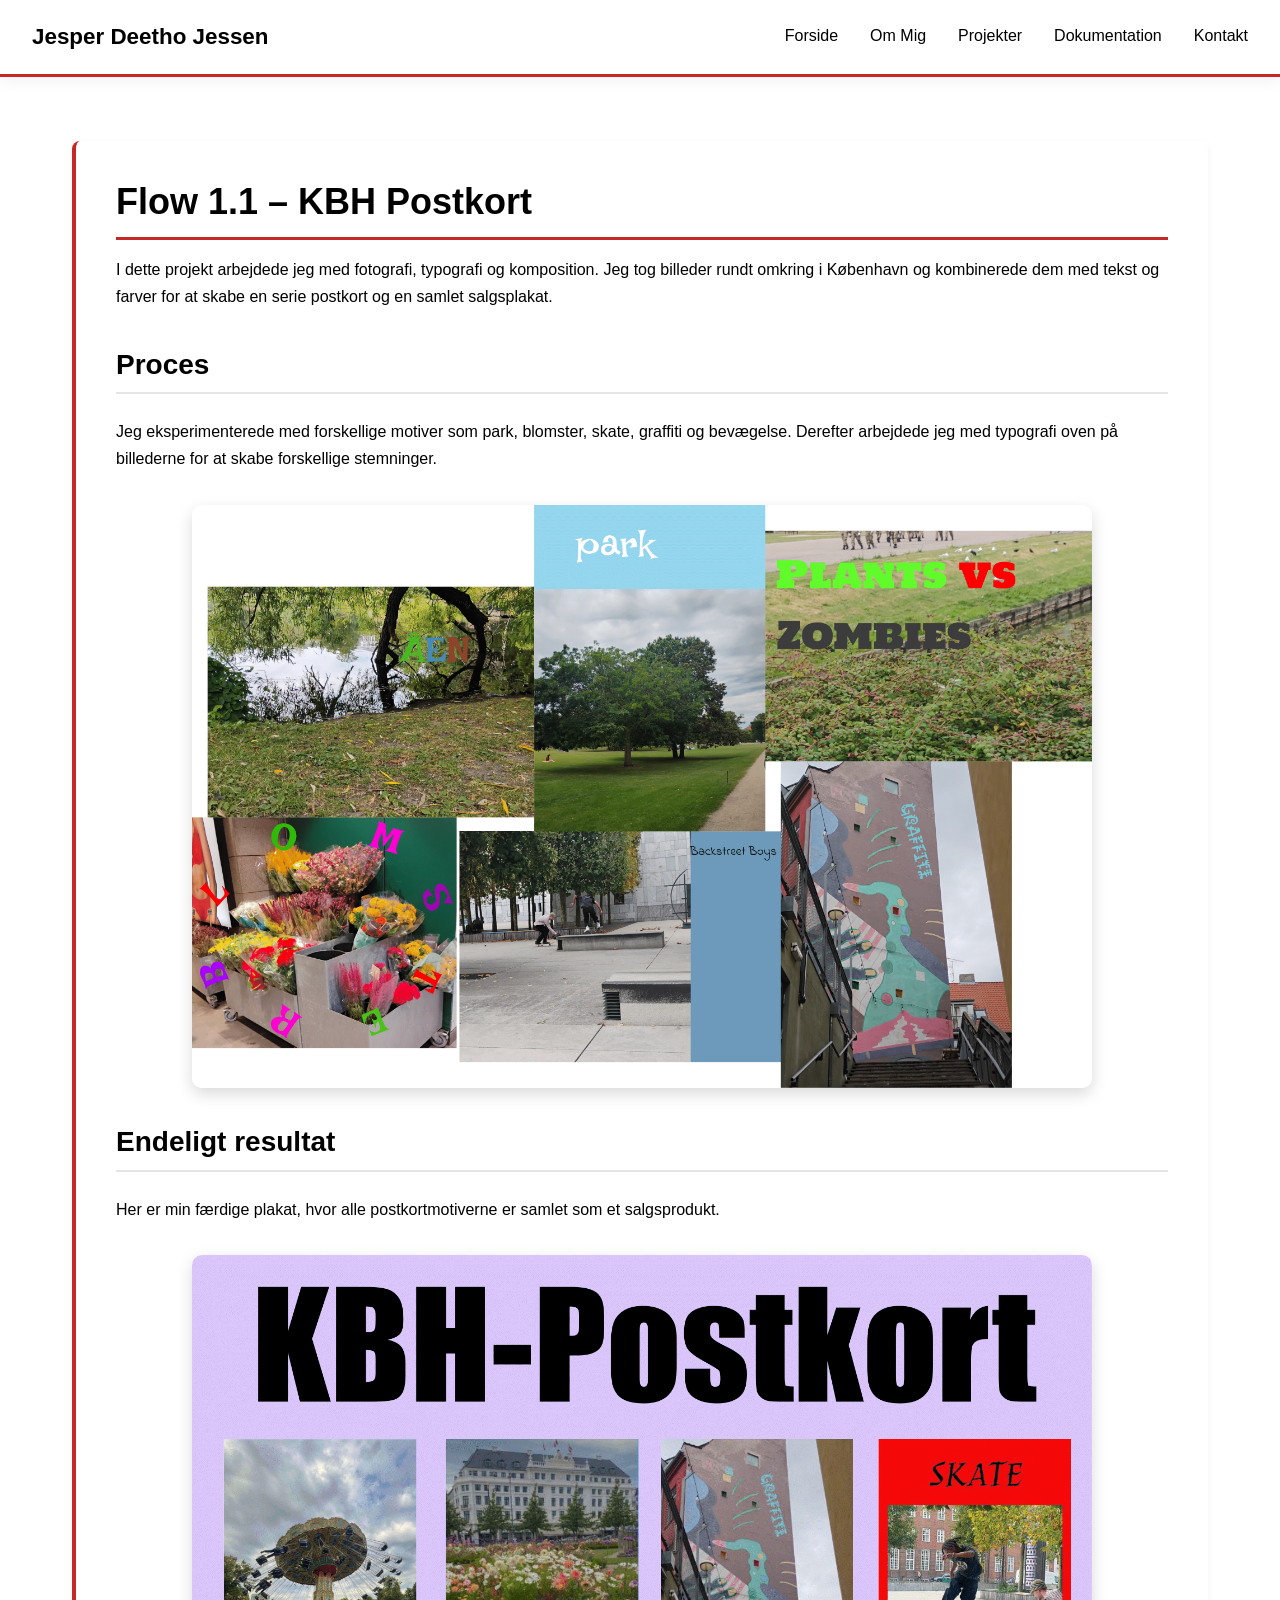
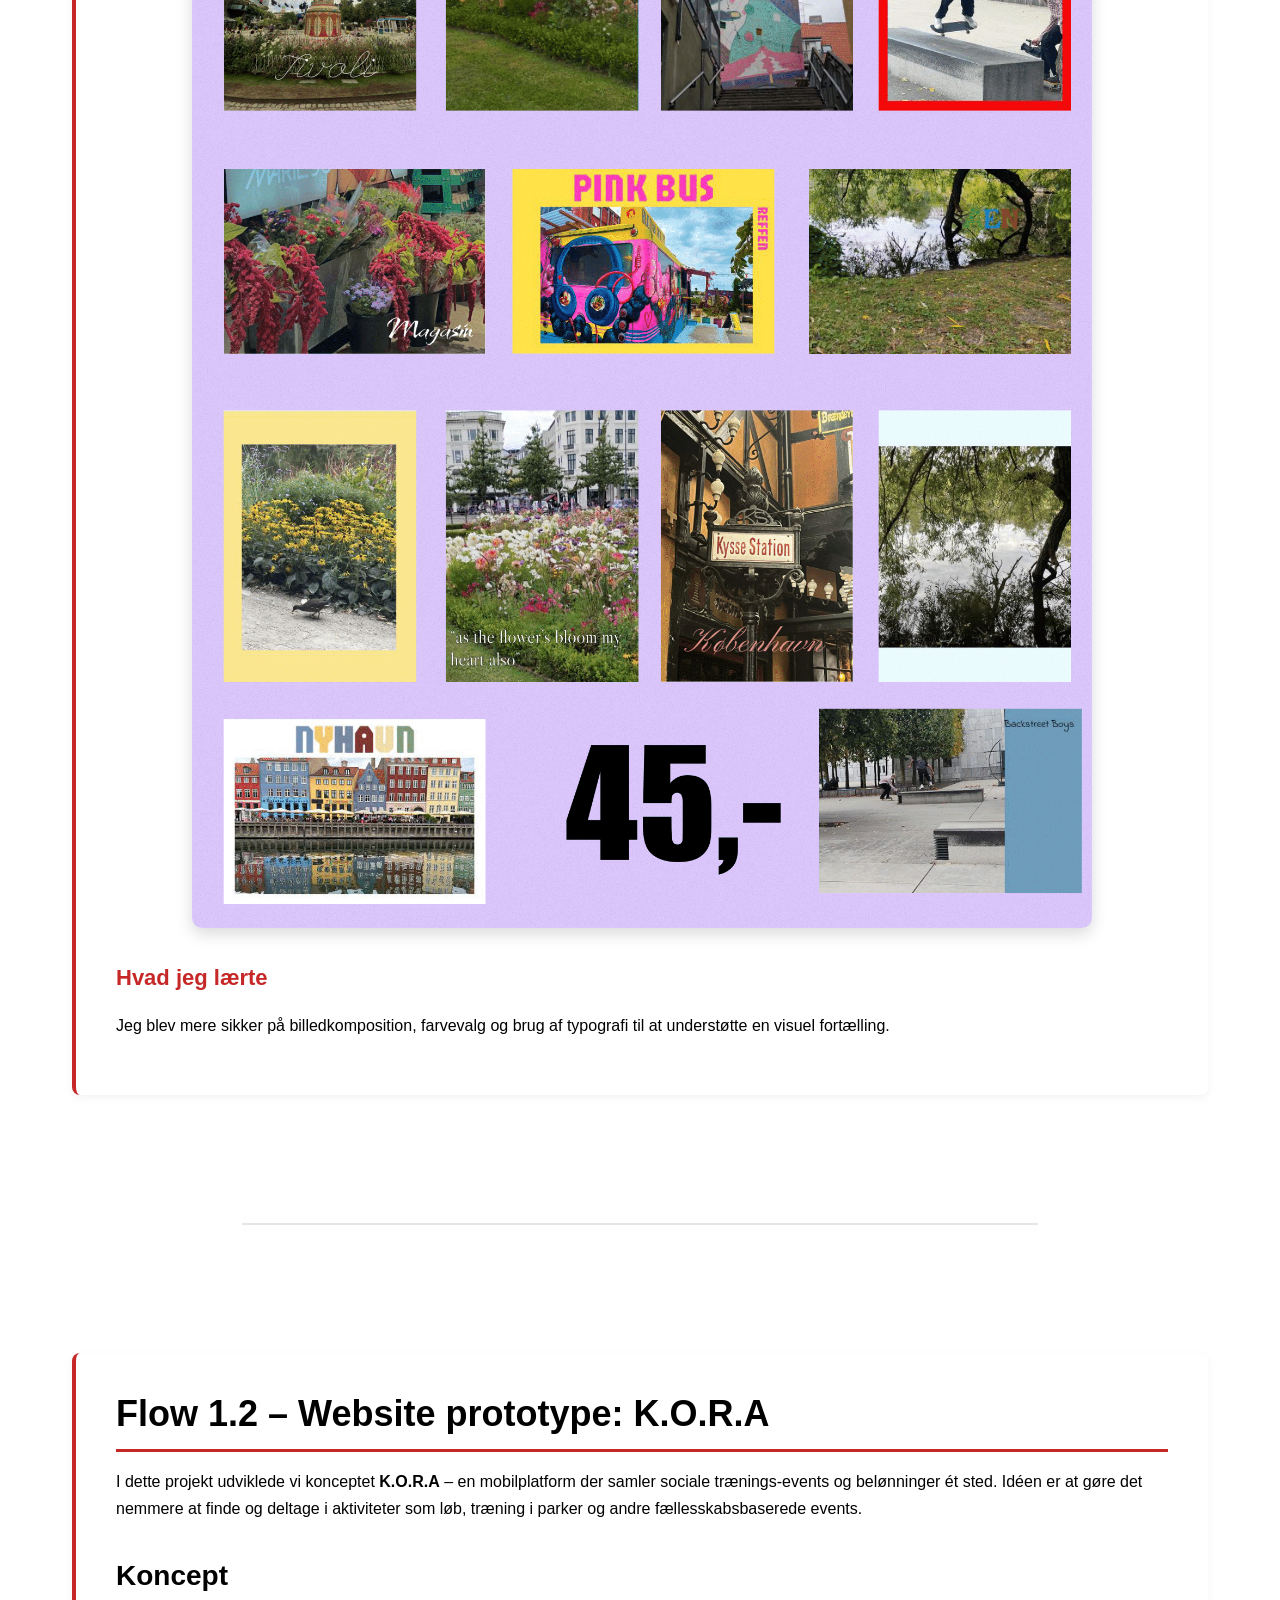
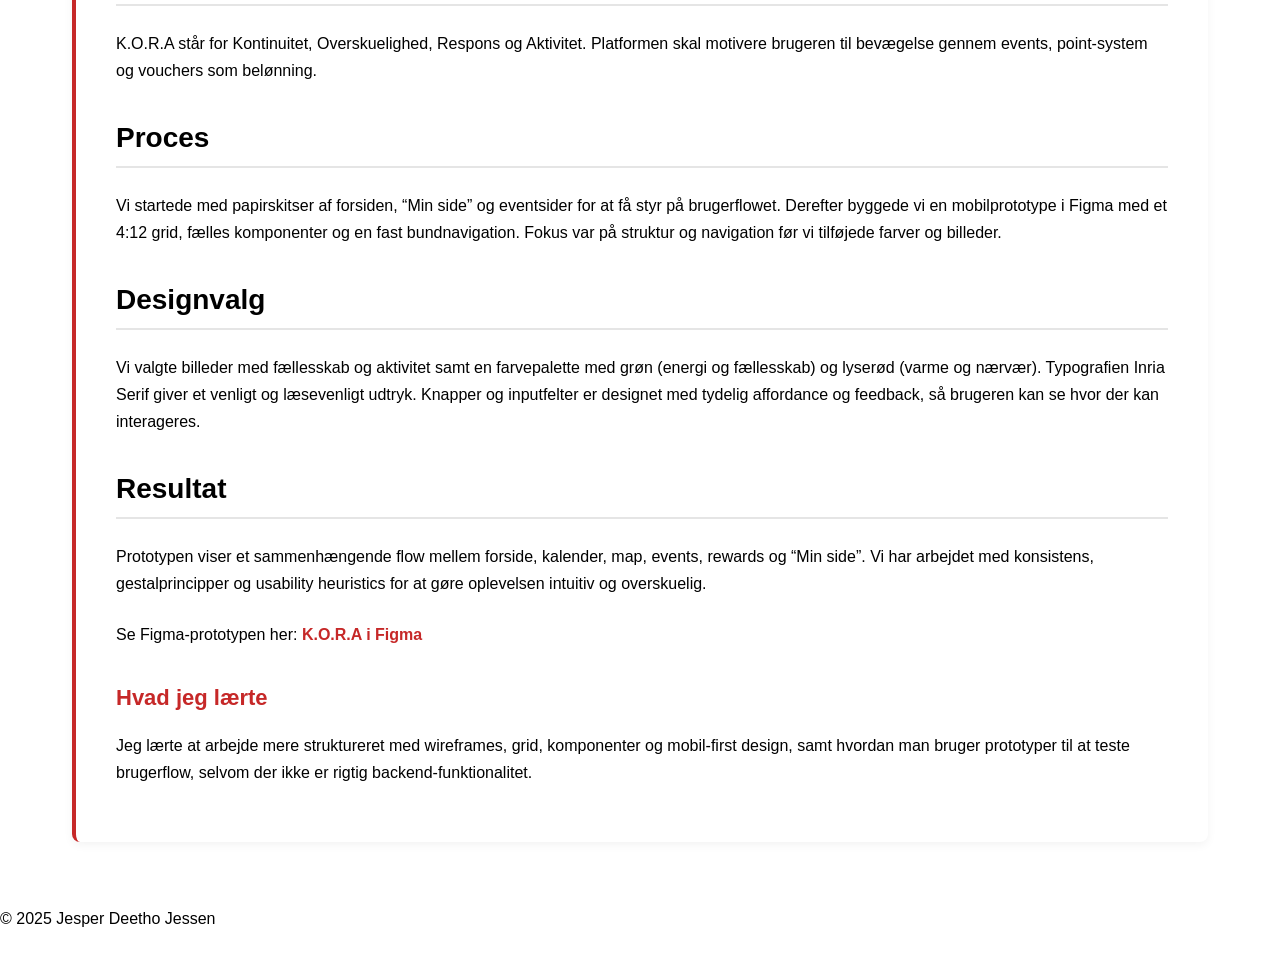
==== html/flow1.html @ dd0ae9c0 "Første semester eksamensopgave - 2024 portfolie upload" ====
<!DOCTYPE html>
<html lang="da">
  <head>
    <meta charset="UTF-8" />
    <meta name="viewport" content="width=device-width, initial-scale=1.0" />
    <title>Flow 1 – Projekter</title>
    <link rel="stylesheet" href="../css/style.css" />
    <link rel="stylesheet" href="../css/flowstyle.css" />
  </head>

  <body>
    <header>
      <div class="logo">
        <a href="index.html">Jesper Deetho Jessen</a>
      </div>

      <nav class="navigation" id="navigation">
        <a href="index.html">Forside</a>
        <a href="om-mig.html">Om Mig</a>
        <a href="projekter.html">Projekter</a>
        <a href="dokumentation.html">Dokumentation</a>
        <a href="kontakt.html">Kontakt</a>
      </nav>
    </header>

    <main class="container">
      <!-- PROJEKT 1: KBH POSTKORT -->
      <section class="flow-section">
        <h1>Flow 1.1 – KBH Postkort</h1>
        <p>
          I dette projekt arbejdede jeg med fotografi, typografi og komposition.
          Jeg tog billeder rundt omkring i København og kombinerede dem med
          tekst og farver for at skabe en serie postkort og en samlet
          salgsplakat.
        </p>

        <h2>Proces</h2>
        <p>
          Jeg eksperimenterede med forskellige motiver som park, blomster,
          skate, graffiti og bevægelse. Derefter arbejdede jeg med typografi
          oven på billederne for at skabe forskellige stemninger.
        </p>

        <!-- collage med eksperimenter -->
        <img
          class="flow-image"
          src="../billeder/Postcards-1.png"
          alt="Eksperimenter med tekst og billeder til KBH postkort"
        />

        <h2>Endeligt resultat</h2>
        <p>
          Her er min færdige plakat, hvor alle postkortmotiverne er samlet som
          et salgsprodukt.
        </p>

        <img
          class="flow-image"
          src="../billeder/gruppeplakat-1.png"
          alt="Færdig plakat med KBH postkort"
        />

        <h3>Hvad jeg lærte</h3>
        <p>
          Jeg blev mere sikker på billedkomposition, farvevalg og brug af
          typografi til at understøtte en visuel fortælling.
        </p>
      </section>

      <hr />

      <!-- PROJEKT 2: WEBSITE PROTOTYPE K.O.R.A -->
      <section class="flow-section">
        <h1>Flow 1.2 – Website prototype: K.O.R.A</h1>
        <p>
          I dette projekt udviklede vi konceptet <strong>K.O.R.A</strong> – en
          mobilplatform der samler sociale trænings-events og belønninger ét
          sted. Idéen er at gøre det nemmere at finde og deltage i aktiviteter
          som løb, træning i parker og andre fællesskabsbaserede events.
        </p>

        <h2>Koncept</h2>
        <p>
          K.O.R.A står for Kontinuitet, Overskuelighed, Respons og Aktivitet.
          Platformen skal motivere brugeren til bevægelse gennem events,
          point-system og vouchers som belønning.
        </p>

        <h2>Proces</h2>
        <p>
          Vi startede med papirskitser af forsiden, “Min side” og eventsider for
          at få styr på brugerflowet. Derefter byggede vi en mobilprototype i
          Figma med et 4:12 grid, fælles komponenter og en fast bundnavigation.
          Fokus var på struktur og navigation før vi tilføjede farver og
          billeder.
        </p>

        <h2>Designvalg</h2>
        <p>
          Vi valgte billeder med fællesskab og aktivitet samt en farvepalette
          med grøn (energi og fællesskab) og lyserød (varme og nærvær).
          Typografien Inria Serif giver et venligt og læsevenligt udtryk.
          Knapper og inputfelter er designet med tydelig affordance og feedback,
          så brugeren kan se hvor der kan interageres.
        </p>

        <h2>Resultat</h2>
        <p>
          Prototypen viser et sammenhængende flow mellem forside, kalender, map,
          events, rewards og “Min side”. Vi har arbejdet med konsistens,
          gestalprincipper og usability heuristics for at gøre oplevelsen
          intuitiv og overskuelig.
        </p>

        <p>
          Se Figma-prototypen her:
          <a
            href="https://www.figma.com/design/4lAmD6czqlGPP8nAI59BWW/K.O.R.A"
            target="_blank"
            rel="noopener noreferrer"
          >
            K.O.R.A i Figma
          </a>
        </p>

        <h3>Hvad jeg lærte</h3>
        <p>
          Jeg lærte at arbejde mere struktureret med wireframes, grid,
          komponenter og mobil-first design, samt hvordan man bruger prototyper
          til at teste brugerflow, selvom der ikke er rigtig
          backend-funktionalitet.
        </p>
      </section>
    </main>

    <footer>
      <p>© 2025 Jesper Deetho Jessen</p>
    </footer>
  </body>
</html>
---- css/style.css ----
*,
*::before,
*::after {
  margin: 0;
  padding: 0;
  box-sizing: border-box;
}

/* Smooth scrolling for anchor links */
html {
  scroll-behavior: smooth;
}

/* Her definerer vi variabler, som vi kan genbruge i hele CSS-filen.
Det gør det super nemt at ændre f.eks. farver eller skrifttyper. */
:root {
  /*Primære farver */
  --sort: #000; /* brødtekst og titler */
  --koksgrå: #1a1a1a; /* tekst på mørke baggrund */
  --lys-grå: #e5e5e5; /* sektioner, paneler */
  --hvid: #fff; /* primær baggrund */

  /* Accent farver */
  --rød: #c62828; /* Primær knapper og links */
  --grøn: #2e7d32; /* Hover knapper og links */
  --max-width: 1200px;
  --font-stack: "Roboto", "Franklin Gothic Medium", Tahoma, sans-serif;
}

/* hele sidens indhold*/
body {
  font-family: var(--font-stack);
  color: var(--sort);
  background-color: var(--hvid);
  line-height: 1.6;
  font-size: 16px;
  scroll-behavior: smooth;
}

/* Header og container til at centrere indholdet */
header {
  display: flex;
  background: var(--lys-grå);
  justify-content: space-between;
  align-items: center;
  padding: 1.5rem 2rem;
  position: sticky;
  top: 0;
  z-index: 100; /* Sørger for, at headeren ligger ovenover alt andet indhold */
}

.container {
  display: flex;
  flex-wrap: wrap;
  max-width: 1200px;
  margin: 0 auto;
  padding: 0 2rem;
}

/* Standard sektioner */
section {
  margin: 4rem auto;
  padding: 2rem;
  max-width: var(--max-width);
  border-left: 4px solid var(--rød);
}

/* Ensartede white-box sektioner */
section:not(.hero):not(.banner):not(.værktøjer):not(.about):not(
    .dokumentation-link
  ) {
  background: var(--hvid);
  border-radius: 8px;
  box-shadow: 0 3px 10px rgba(0, 0, 0, 0.05);
}

/* Overskrifter */
section h1,
section h2 {
  border-bottom: 3px solid var(--rød);
  padding-bottom: 0.5rem;
  margin-bottom: 1.5rem;
}

/* Navigation */
.navigation {
  display: flex;
  gap: 2rem;
}

.navigation a {
  color: var(--sort);
  font-weight: 500;
  text-decoration: none;
  position: relative;
  padding-bottom: 2px;
  transition: color 0.25s ease-in-out;
}

/* Hover underline */
.navigation a::after {
  content: "";
  position: absolute;
  left: 0;
  bottom: -3px;
  width: 0%;
  height: 3px;
  background: var(--rød);
  transition: width 0.25s ease-in-out;
}

.navigation a:hover {
  color: var(--rød);
}

.navigation a:hover::after {
  width: 100%;
}

/* Active state */
.navigation a.active {
  color: var(--rød);
  font-weight: 600;
}

.navigation a.active::after {
  width: 100%;
}

.værktøjer {
  margin: 4rem auto;
  max-width: 1100px;
  padding: 0 2rem;
}

.tools-grid {
  display: grid;
  grid-template-columns: repeat(auto-fit, minmax(260px, 1fr));
  gap: 2rem;
}

.tool-card {
  background: var(--lys-grå);
  padding: 1.5rem;
  border-radius: 8px;
  border: 1px solid #ddd;
}

.tool-card h3 {
  margin-bottom: 1rem;
}

.tool-list li {
  list-style: none;
  display: flex;
  align-items: center;
  gap: 0.75rem;
  margin-bottom: 0.6rem;
}

.tool-list img {
  width: 28px;
  height: 28px;
  filter: grayscale(1);
  transition: 0.25s;
}

.tool-list img:hover {
  filter: grayscale(0);
  transform: scale(1.1);
}

.logo {
  display: flex;
}

.logo a {
  text-decoration: none;
  color: var(--sort);
  font-size: 1.4rem;
  font-weight: 700;
}

.btn-primary {
  display: inline-block;
  background: var(--rød);
  padding: 0.8rem 1.8rem;
  border-radius: 4px;
  font-size: 18px;
  text-decoration: none;
  font-weight: 600;
  transition: 0.2s ease-in-out;
}

.btn-primary:hover {
  background: var(--grøn);
}

.btn-secondary {
  display: inline-block;
  background: var(--grøn);
  color: var(--hvid);
  padding: 0.8rem 1.8rem;
  border-radius: 4px;
  font-size: 18px;
  text-decoration: none;
  font-weight: 600;
  transition: 0.2s ease-in-out;
}

.btn-secondary:hover {
  background: var(--rød);
}

.hero {
  position: relative;
  min-height: 70vh;
  display: flex;
  align-items: center;
  justify-content: center;
  background: var(--lys-grå);
  overflow: hidden;
}

.banner {
  max-width: 800px;
  margin: 25px auto;
  text-align: center;
}

.banner img {
  width: 100%;
  max-width: 320px;
  height: auto;
  opacity: 0.8;
  border-radius: 50%;
  object-fit: cover;
  margin: 1rem auto 0;
  display: block;
}

/* Skriften */
h1 {
  font-size: 56px;
  font-weight: 700;
  margin-bottom: 1rem;
}

h2 {
  font-size: 32px;
  font-weight: 600;
  margin-bottom: 1rem;
}

h3 {
  font-size: 24px;
  font-weight: 600;
  margin-bottom: 0.5rem;
}

p {
  font-size: 16px;
  margin-bottom: 1.5rem;
}

a {
  position: relative;
}

a::after {
  content: "";
  position: absolute;
  bottom: -2px;
  left: 0;
  width: 0;
  height: 2px;
  background: var(--rød);
  transition: width 0.3s;
}

a:hover::after {
  width: 100%;
}

/* Video sektion */
.video {
  position: relative;
  text-align: center;
  padding: 2rem;
  z-index: 1;
  display: flex;
  flex-direction: column;
  align-items: center;
  gap: 1.5rem;
  max-width: 900px;
  margin: 0 auto;
}

.video video {
  width: 85%;
  max-width: 650px;
  height: auto;
  border-radius: 8px;
  box-shadow: 0 4px 12px rgba(0, 0, 0, 0.2);
  transition: transform 0.3s ease;
  display: block;
}

/* Når videoen afspilles */
.video video:fullscreen {
  width: 100%;
  max-width: none;
}

.video .btn-primary {
  margin-top: 1rem;
}

.card-image {
  width: 100%;
  height: 180px;
  object-fit: cover;
  border-radius: 6px;
}

/* === Mobiloptimering === */
@media (max-width: 768px) {
  h1 {
    font-size: 40px;
  }

  h2 {
    font-size: 28px;
  }

  .banner img {
    max-width: 250px;
  }

  .video {
    padding: 1.5rem 1rem;
  }

  .video video {
    width: 90%;
    max-width: 100%;
  }
}

@media (max-width: 600px) {
  header {
    flex-direction: column;
    gap: 1rem;
    padding: 1rem;
  }

  .navigation {
    gap: 1.2rem;
    flex-wrap: wrap;
    justify-content: center;
  }

  .navigation a {
    font-size: 0.95rem;
  }

  .banner img {
    max-width: 200px;
  }

  .video video {
    width: 95%;
  }

  h1 {
    font-size: 32px;
  }

  h2 {
    font-size: 24px;
  }
}
---- css/flowstyle.css ----
/* Sektioner */
.flow-section {
  background: var(--hvid);
  padding: 2rem 2.5rem;
  margin-bottom: 4rem;
  border-radius: 8px;
  border-left: 4px solid var(--rød);
  box-shadow: 0 4px 14px rgba(0, 0, 0, 0.06);
}

/* Overskrifter */
.flow-section h1 {
  font-size: 36px;
  margin-bottom: 1rem;
  border-bottom: 3px solid var(--rød);
  padding-bottom: 0.4rem;
}

.flow-section h2 {
  margin-top: 2rem;
  font-size: 28px;
  border-bottom: 2px solid var(--lys-grå);
  padding-bottom: 0.3rem;
}

.flow-section h3 {
  margin-top: 2rem;
  font-size: 22px;
  color: var(--rød);
}

/* Brødtekst */
.flow-section p {
  margin: 1rem 0 1.5rem 0;
  line-height: 1.7;
}

/* Billeder */
.flow-image {
  width: 100%;
  max-width: 900px;
  display: block;
  margin: 2rem auto;
  border-radius: 10px;
  box-shadow: 0 6px 16px rgba(0, 0, 0, 0.15);
  transition: transform 0.25s ease;
}

/* Hover-effekt */
.flow-image:hover {
  transform: scale(1.02);
}

/* Horisontal separator */
hr {
  margin: 4rem auto;
  border: none;
  border-top: 2px solid var(--lys-grå);
  width: 70%;
}

/* Link i teksten */
.flow-section a {
  font-weight: 600;
  color: var(--rød);
  text-decoration: none;
  position: relative;
}

flow-section a.btn-primary {
  color: var(--hvid);
}

.flow-section a::after {
  content: "";
  position: absolute;
  bottom: -2px;
  left: 0;
  height: 2px;
  width: 0;
  background: var(--rød);
  transition: width 0.3s ease;
}

.flow-section a:hover::after {
  width: 100%;
}

/* Header – gør den ens med dit redesign */
header {
  position: sticky;
  top: 0;
  z-index: 1000;
  background: var(--hvid);
  padding: 1.2rem 2rem;
  border-bottom: 3px solid var(--rød);
  box-shadow: 0 4px 14px rgba(0, 0, 0, 0.06);
  display: flex;
  justify-content: space-between;
  align-items: center;
}

/* Navigation */
header .navigation ul {
  display: flex;
  gap: 2rem;
  list-style: none;
}

header .navigation a {
  text-decoration: none;
  color: var(--sort);
  font-weight: 500;
  position: relative;
}

header .navigation a:hover {
  color: var(--rød);
}

header .navigation a:hover::after,
header .navigation a.active::after {
  width: 100%;
}

header .navigation a::after {
  content: "";
  position: absolute;
  left: 0;
  bottom: -3px;
  height: 3px;
  width: 0;
  background: var(--rød);
  transition: width 0.25s ease;
}

/* Responsiv */
@media (max-width: 800px) {
  .flow2-img {
    width: 100%;
  }
}

/* Responsiv */
@media (max-width: 850px) {
  header .navigation ul {
    gap: 1rem;
    flex-wrap: wrap;
    justify-content: center;
  }

  .flow-section {
    padding: 1.5rem;
  }

  .flow-section h1 {
    font-size: 28px;
  }

  .flow-image {
    width: 100%;
  }
}
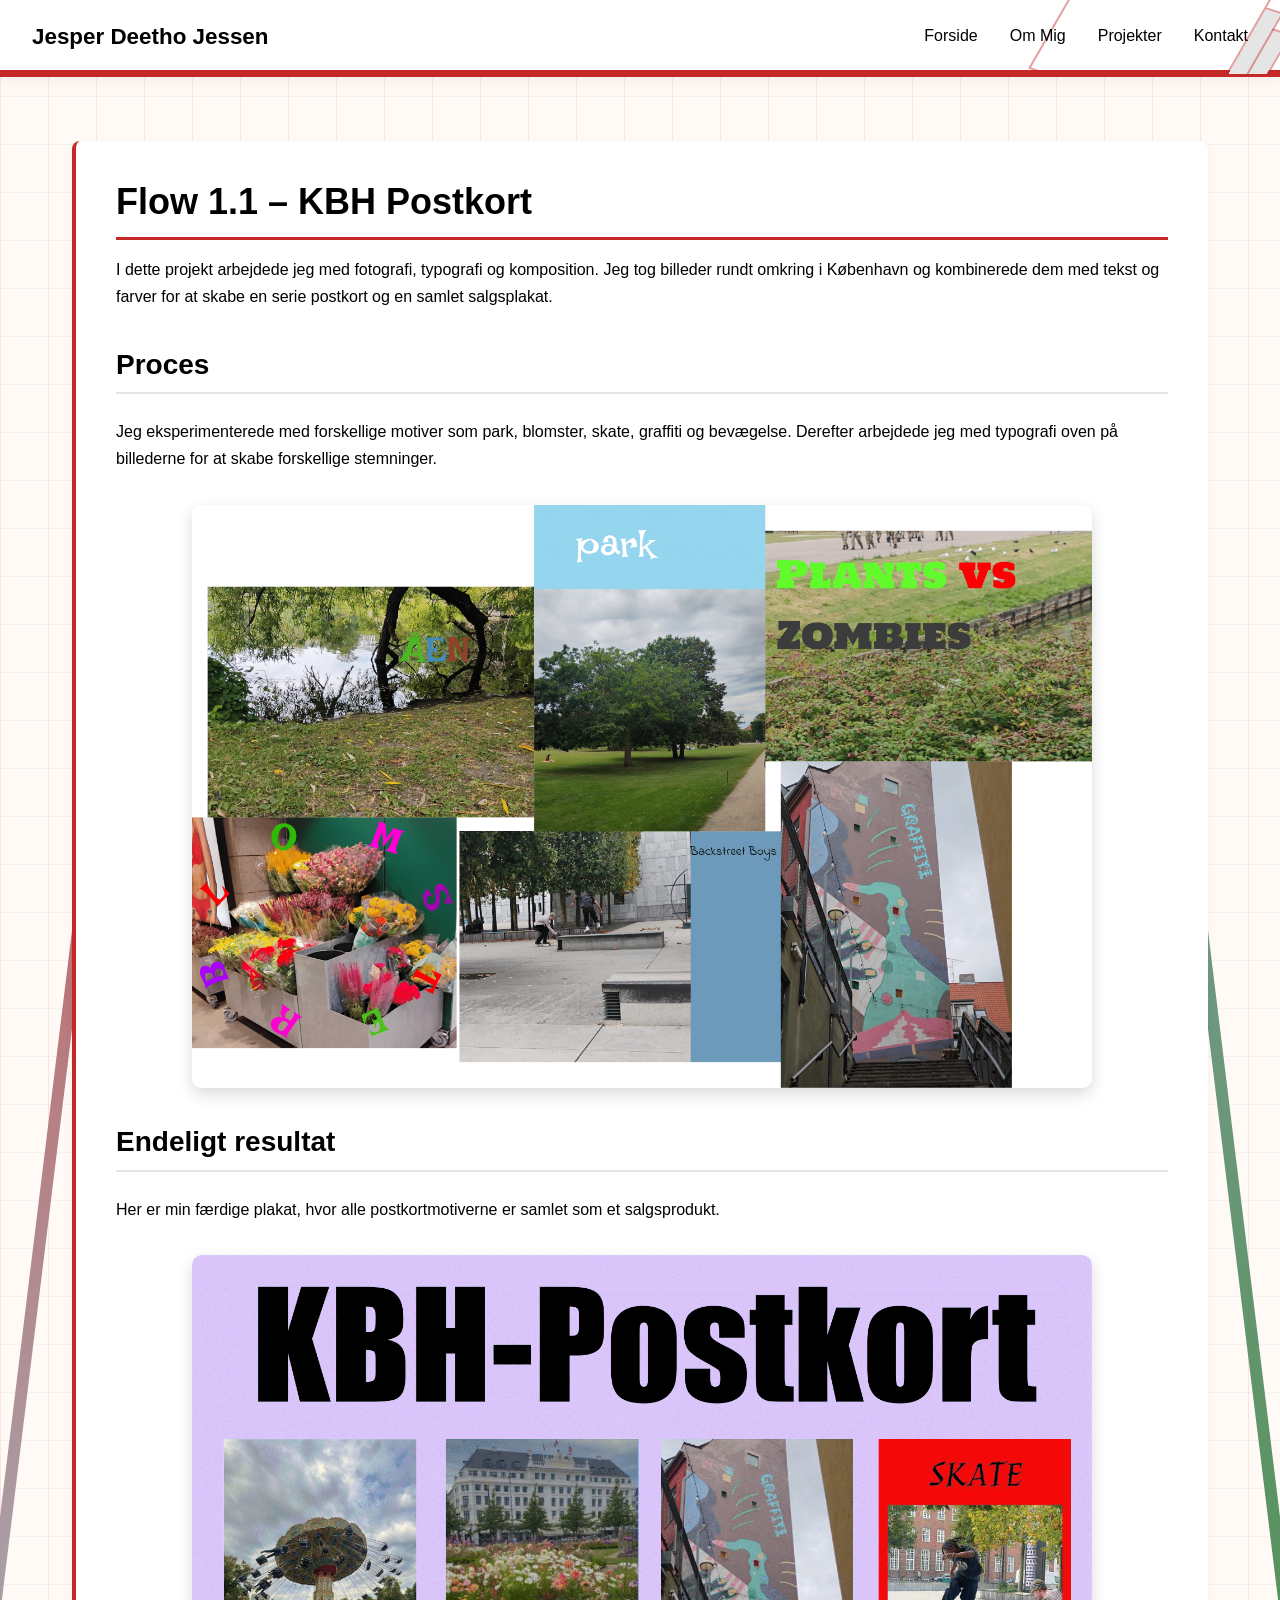
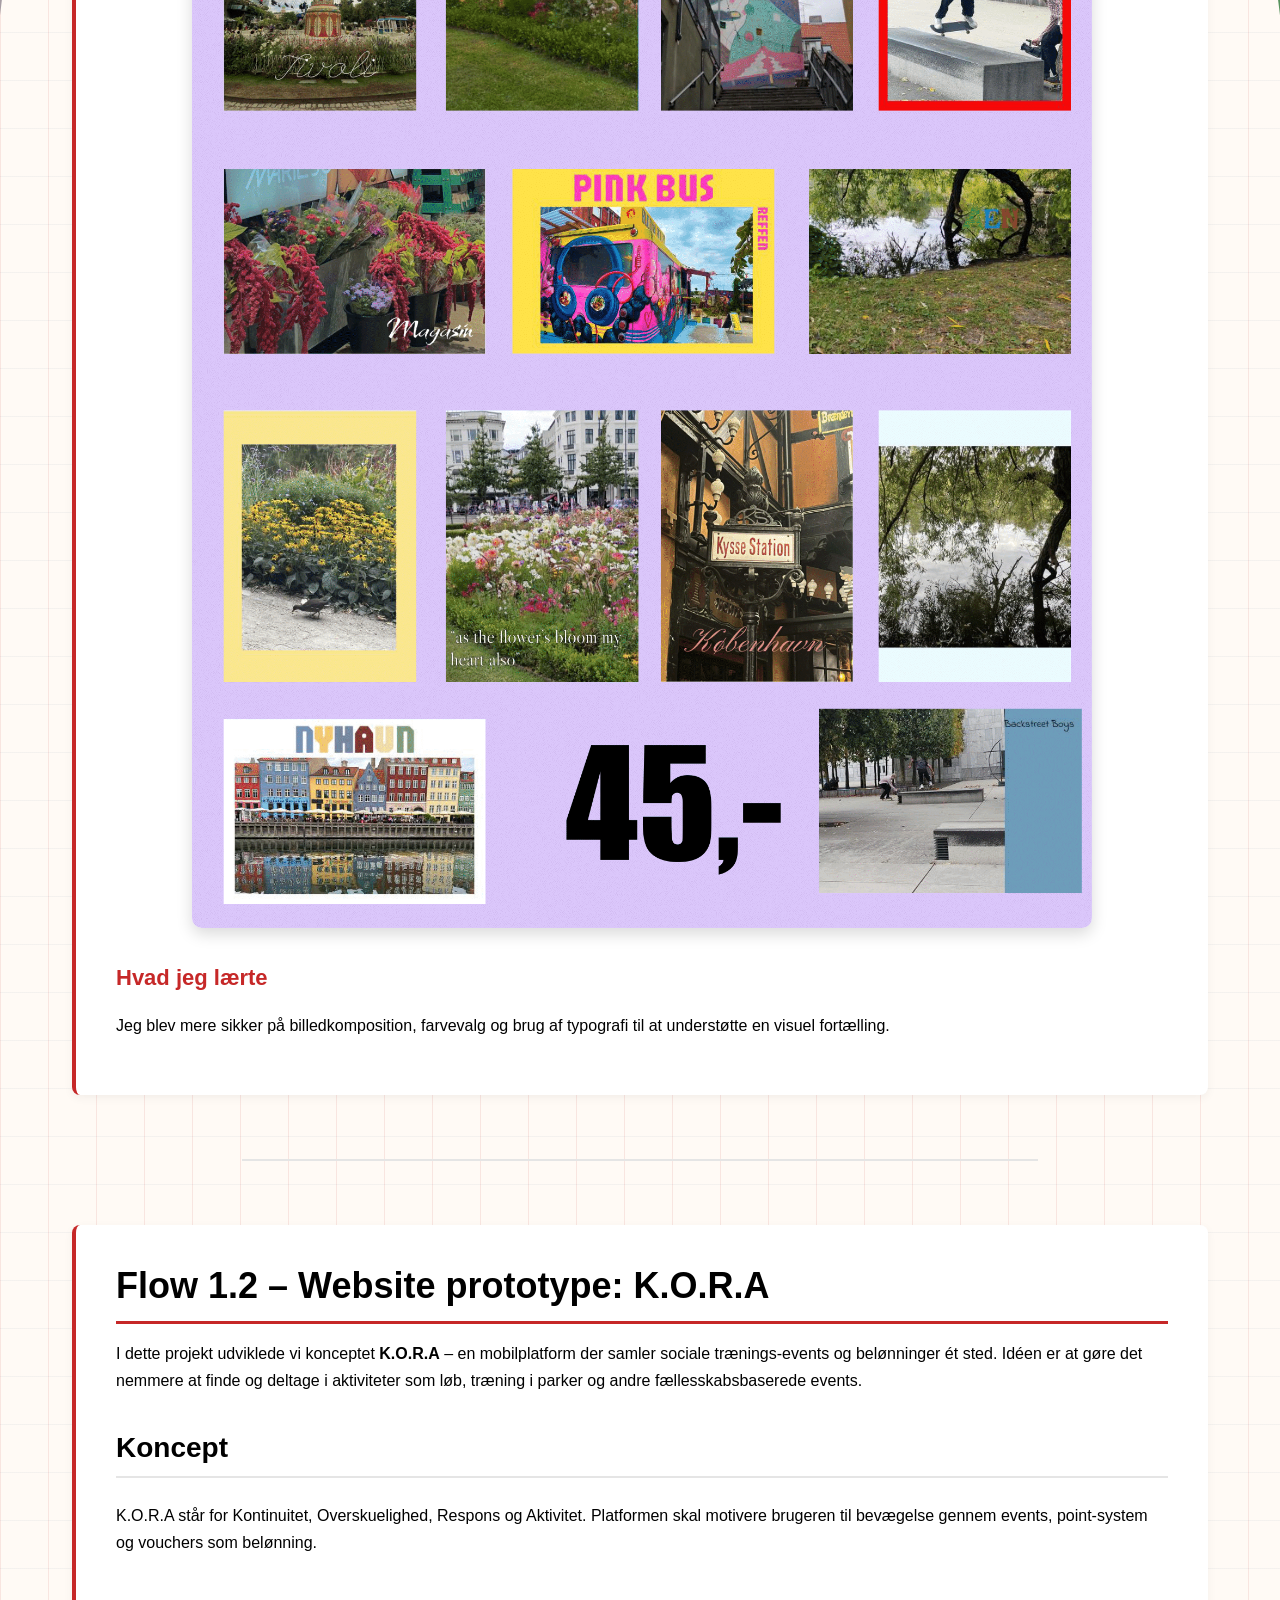
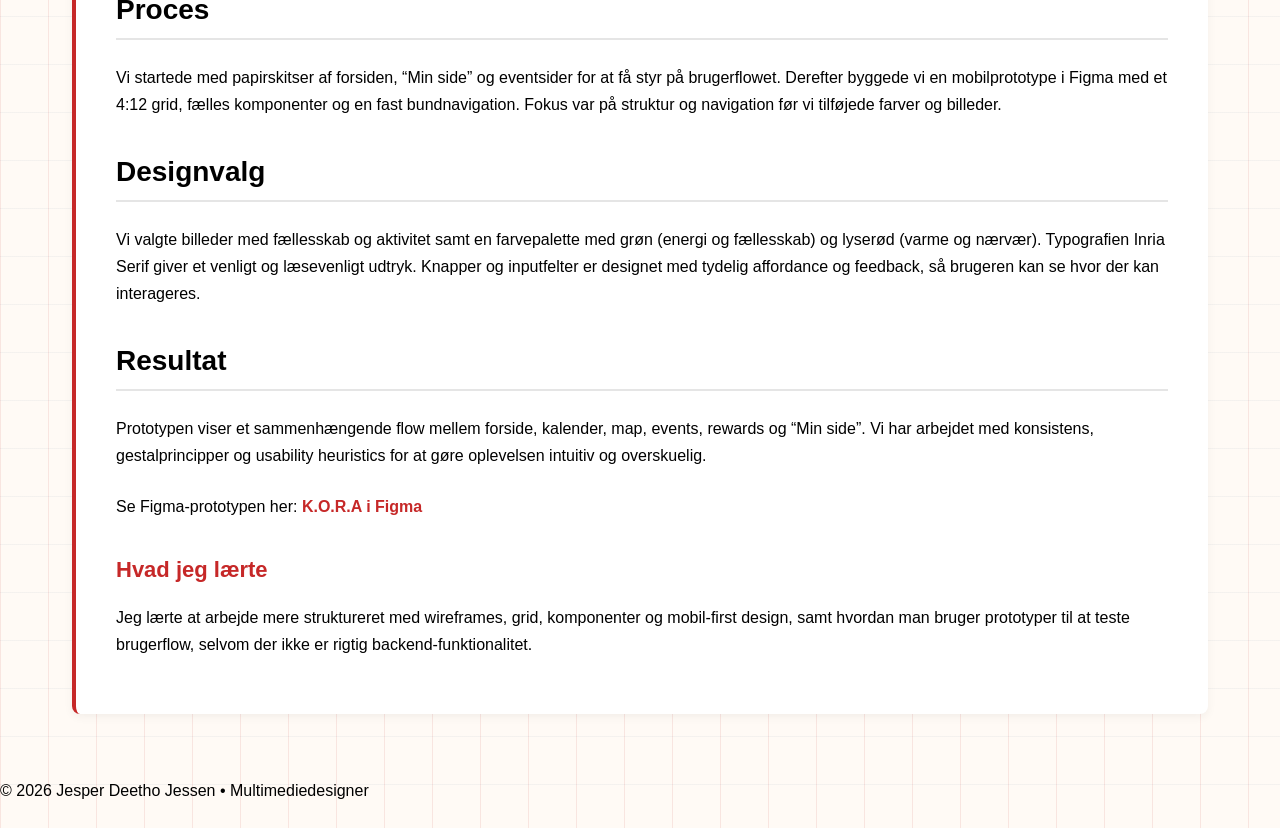
==== commit e58f59a3: "Midlertidlig opdatering projekter fra anden semester Javascript funktionalitet tilføjet" ====
--- a/html/flow1.html
+++ b/html/flow1.html
@@ -1,4 +1,4 @@
-<!DOCTYPE html>
+<!doctype html>
 <html lang="da">
   <head>
     <meta charset="UTF-8" />
@@ -9,7 +9,7 @@
   </head>
 
   <body>
-    <header>
+    <header id="site-header">
       <div class="logo">
         <a href="index.html">Jesper Deetho Jessen</a>
       </div>
@@ -18,7 +18,6 @@
         <a href="index.html">Forside</a>
         <a href="om-mig.html">Om Mig</a>
         <a href="projekter.html">Projekter</a>
-        <a href="dokumentation.html">Dokumentation</a>
         <a href="kontakt.html">Kontakt</a>
       </nav>
     </header>
@@ -133,8 +132,10 @@
       </section>
     </main>
 
-    <footer>
+    <footer id="site-footer">
       <p>© 2025 Jesper Deetho Jessen</p>
     </footer>
+    <script src="../js/header.js"></script>
+    <script src="../js/footer.js"></script>
   </body>
 </html>
--- a/css/style.css
+++ b/css/style.css
@@ -17,24 +17,90 @@
   /*Primære farver */
   --sort: #000; /* brødtekst og titler */
   --koksgrå: #1a1a1a; /* tekst på mørke baggrund */
-  --lys-grå: #e5e5e5; /* sektioner, paneler */
+  --lys-grå: #f4e3d2; /* sektioner, paneler */
   --hvid: #fff; /* primær baggrund */
 
   /* Accent farver */
-  --rød: #c62828; /* Primær knapper og links */
-  --grøn: #2e7d32; /* Hover knapper og links */
+  --rød: #d2691e; /* Primær knapper og links */
+  --grøn: #bf8c00; /* Hover knapper og links */
+  --blå: #8c5a3c;
+  --gul: #bf8c00;
   --max-width: 1200px;
   --font-stack: "Roboto", "Franklin Gothic Medium", Tahoma, sans-serif;
+}
+
+:root[data-season="winter"] {
+  --lys-grå: #e5e5e5;
+  --rød: #c62828;
+  --grøn: #2e7d32;
+  --blå: #78909c;
+  --gul: #90a4ae;
+}
+
+:root[data-season="spring"] {
+  --lys-grå: #e5f1e7;
+  --rød: #4f8f6b;
+  --grøn: #6bb6a6;
+  --blå: #6bb6a6;
+  --gul: #a5d6a7;
+}
+
+:root[data-season="summer"] {
+  --lys-grå: #fff4d6;
+  --rød: #d97706;
+  --grøn: #fbc02d;
+  --blå: #e29b35;
+  --gul: #f5deb3;
 }
 
 /* hele sidens indhold*/
 body {
   font-family: var(--font-stack);
   color: var(--sort);
-  background-color: var(--hvid);
+  background-color: #fffaf5;
+  background-image:
+    linear-gradient(
+      90deg,
+      color-mix(in srgb, var(--rød) 10%, transparent) 1px,
+      transparent 1px
+    ),
+    linear-gradient(
+      color-mix(in srgb, var(--blå) 8%, transparent) 1px,
+      transparent 1px
+    );
+  background-size: 48px 48px;
   line-height: 1.6;
   font-size: 16px;
   scroll-behavior: smooth;
+}
+
+main {
+  position: relative;
+  isolation: isolate;
+}
+
+main::before,
+main::after {
+  content: "";
+  position: absolute;
+  width: 12px;
+  height: 42%;
+  top: 8rem;
+  z-index: -1;
+  border-radius: 6px;
+  opacity: 0.85;
+}
+
+main::before {
+  left: max(1rem, calc((100vw - var(--max-width)) / 2 - 2rem));
+  background: linear-gradient(180deg, var(--rød), var(--gul));
+  transform: rotate(7deg);
+}
+
+main::after {
+  right: max(1rem, calc((100vw - var(--max-width)) / 2 - 2rem));
+  background: linear-gradient(180deg, var(--blå), var(--grøn));
+  transform: rotate(-7deg);
 }
 
 /* Header og container til at centrere indholdet */
@@ -47,11 +113,37 @@
   position: sticky;
   top: 0;
   z-index: 100; /* Sørger for, at headeren ligger ovenover alt andet indhold */
+  overflow: hidden;
+}
+
+header::before {
+  content: "";
+  position: absolute;
+  inset: auto 0 0;
+  height: 4px;
+  background: var(--rød);
+  z-index: 0;
+}
+
+header::after {
+  content: "";
+  position: absolute;
+  top: -45px;
+  right: 3%;
+  width: 180px;
+  height: 150px;
+  border: 2px solid color-mix(in srgb, var(--rød) 45%, transparent);
+  transform: rotate(18deg) skewX(-12deg);
+  box-shadow:
+    18px 18px 0 -2px var(--lys-grå),
+    18px 18px 0 0 color-mix(in srgb, var(--rød) 45%, transparent),
+    36px 36px 0 -2px var(--lys-grå),
+    36px 36px 0 0 color-mix(in srgb, var(--rød) 45%, transparent);
+  pointer-events: none;
+  z-index: 0;
 }
 
 .container {
-  display: flex;
-  flex-wrap: wrap;
   max-width: 1200px;
   margin: 0 auto;
   padding: 0 2rem;
@@ -65,10 +157,46 @@
   border-left: 4px solid var(--rød);
 }
 
+.project-grid {
+  display: grid;
+  grid-template-columns: repeat(2, minmax(0, 1fr));
+  gap: 2rem;
+  width: 100%;
+}
+
+.project-filters {
+  display: flex;
+  gap: 1rem;
+  flex-wrap: wrap;
+  margin-bottom: 2rem;
+}
+
+.project-filters button {
+  border: none;
+  background: var(--lys-grå);
+  color: var(--sort);
+  padding: 0.7rem 1.2rem;
+  border-radius: 6px;
+  font-family: inherit;
+  font-weight: 600;
+  cursor: pointer;
+}
+
+.project-filters button:hover,
+.project-filters button.active {
+  background: var(--rød);
+  color: var(--hvid);
+}
+.card {
+  background: var(--hvid);
+  border-radius: 10px;
+  padding: 1.5rem;
+  box-shadow: 0 3px 10px rgba(0, 0, 0, 0.08);
+  overflow: hidden;
+}
+
 /* Ensartede white-box sektioner */
-section:not(.hero):not(.banner):not(.værktøjer):not(.about):not(
-    .dokumentation-link
-  ) {
+section:not(.hero):not(.banner):not(.værktøjer):not(.about) {
   background: var(--hvid);
   border-radius: 8px;
   box-shadow: 0 3px 10px rgba(0, 0, 0, 0.05);
@@ -86,6 +214,8 @@
 .navigation {
   display: flex;
   gap: 2rem;
+  position: relative;
+  z-index: 1;
 }
 
 .navigation a {
@@ -172,6 +302,8 @@
 
 .logo {
   display: flex;
+  position: relative;
+  z-index: 1;
 }
 
 .logo a {
@@ -184,12 +316,16 @@
 .btn-primary {
   display: inline-block;
   background: var(--rød);
+  color: var(--hvid);
   padding: 0.8rem 1.8rem;
+  border: none;
   border-radius: 4px;
+  font-family: inherit;
   font-size: 18px;
   text-decoration: none;
   font-weight: 600;
-  transition: 0.2s ease-in-out;
+  cursor: pointer;
+  transition: background-color 0.2s ease-in-out;
 }
 
 .btn-primary:hover {
@@ -201,11 +337,14 @@
   background: var(--grøn);
   color: var(--hvid);
   padding: 0.8rem 1.8rem;
+  border: none;
   border-radius: 4px;
+  font-family: inherit;
   font-size: 18px;
   text-decoration: none;
   font-weight: 600;
-  transition: 0.2s ease-in-out;
+  cursor: pointer;
+  transition: background-color 0.2s ease-in-out;
 }
 
 .btn-secondary:hover {
@@ -267,7 +406,7 @@
   position: relative;
 }
 
-a::after {
+a:not(.btn-primary):not(.btn-secondary):not(.figma-link)::after {
   content: "";
   position: absolute;
   bottom: -2px;
@@ -278,7 +417,7 @@
   transition: width 0.3s;
 }
 
-a:hover::after {
+a:not(.btn-primary):not(.btn-secondary):not(.figma-link):hover::after {
   width: 100%;
 }
 
@@ -318,9 +457,13 @@
 
 .card-image {
   width: 100%;
-  height: 180px;
-  object-fit: cover;
-  border-radius: 6px;
+  aspect-ratio: 16 / 9;
+  object-fit: contain;
+  object-position: center;
+  display: block;
+  margin: 1rem 0;
+  background: #f5f5f5;
+  border-radius: 8px;
 }
 
 /* === Mobiloptimering === */
@@ -331,6 +474,9 @@
 
   h2 {
     font-size: 28px;
+  }
+  .project-grid {
+    grid-template-columns: 1fr;
   }
 
   .banner img {
--- a/css/flowstyle.css
+++ b/css/flowstyle.css
@@ -39,6 +39,7 @@
 .flow-image {
   width: 100%;
   max-width: 900px;
+  height: auto;
   display: block;
   margin: 2rem auto;
   border-radius: 10px;
@@ -67,11 +68,11 @@
   position: relative;
 }
 
-flow-section a.btn-primary {
+.flow-section a.btn-primary {
   color: var(--hvid);
 }
 
-.flow-section a::after {
+.flow-section a:not(.btn-primary):not(.btn-secondary)::after {
   content: "";
   position: absolute;
   bottom: -2px;
@@ -82,7 +83,7 @@
   transition: width 0.3s ease;
 }
 
-.flow-section a:hover::after {
+.flow-section a:not(.btn-primary):not(.btn-secondary):hover::after {
   width: 100%;
 }
 
